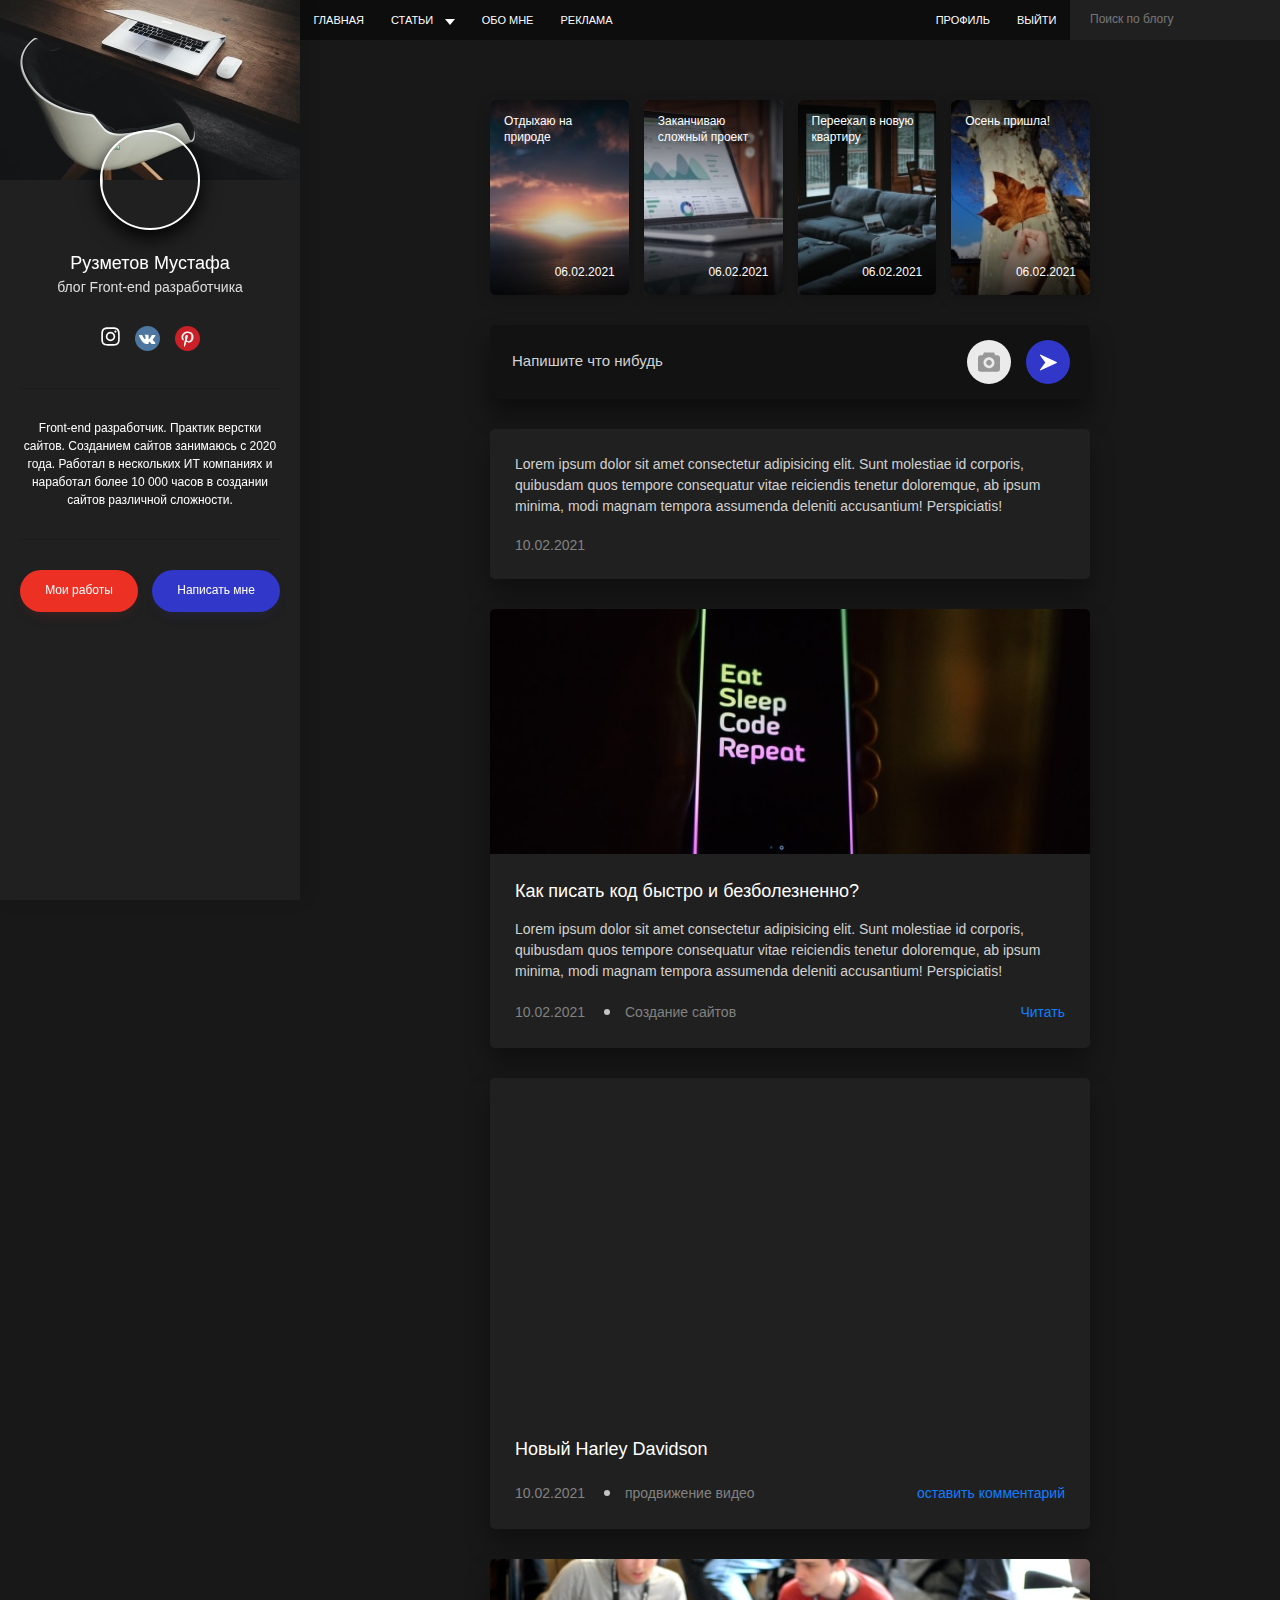
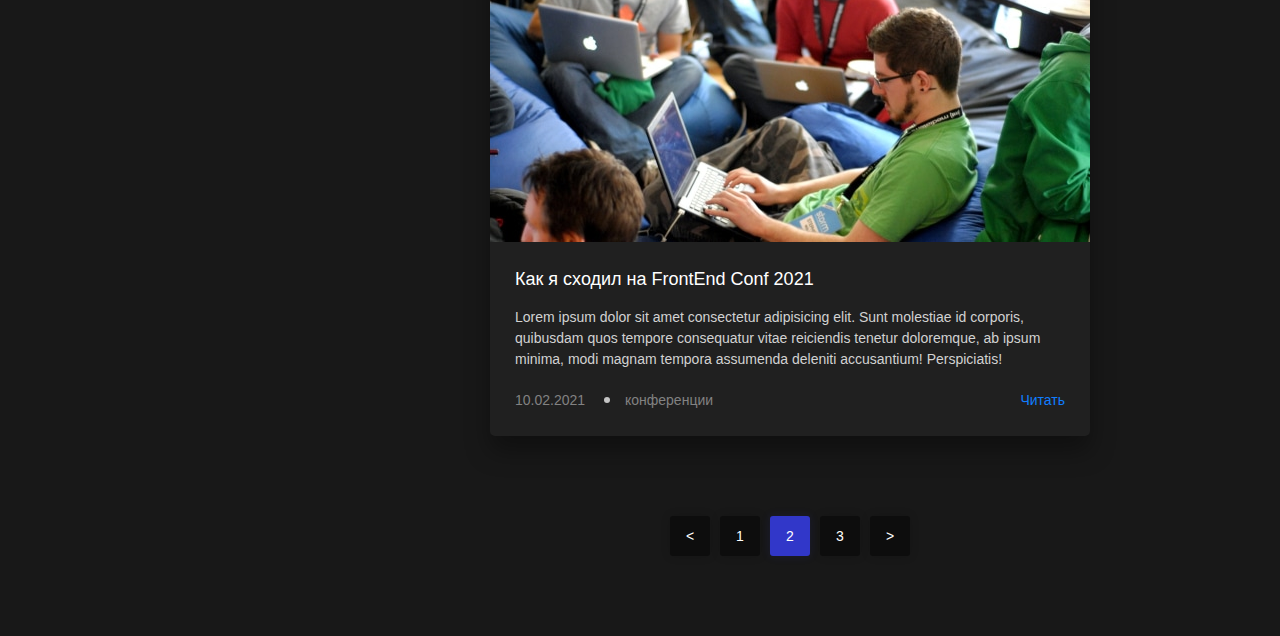
==== index.html @ 2c9bd45d "Multiple-website-page" ====
<!DOCTYPE html>
<html lang="ru">
<head>
    <meta charset="UTF-8">
    <link rel="stylesheet" href="assets/css/style.min.css">
    
    <!-- Useful meta tags -->
    <meta http-equiv="x-ua-compatible" content="ie=edge">
    <meta name="viewport" content="width=device-width, initial-scale=1, shrink-to-fit=no">
    <meta name="robots" content="index, follow">
    <meta name="google" content="notranslate">
    <meta name="format-detection" content="telephone=no">
    <meta name="description" content="">
    
    <title>Home</title>
</head>
<body">

    <div class="page" id="page">
        <!--Header-->
        <header class="header">
            <div class="header__left">
                <nav class="nav">
                    <ul class="nav__list">
                        <li class="nav__item">
                            <a class="nav__link" href="index.html">Главная</a>
                        </li>
                        <li class="nav__item">
                            <a class="nav__link has-subnav" href="#">Статьи</a>
        
                            <ul class="subnav">
                                <li>
                                    <a class="subnav__link" href="#">Создание сайтов</a>
                                </li>
                                <li>
                                    <a class="subnav__link" href="#">Интернет-маркетинг</a>
                                </li>
                                <li>
                                    <a class="subnav__link" href="#">Продвижение видео</a>
                                </li>
                            </ul>
                        </li>
                        <li class="nav__item">
                            <a class="nav__link" href="text.html">Обо мне</a>
                        </li>
                        <li class="nav__item">
                            <a class="nav__link" href="text.html">Реклама</a>
                        </li>
                    </ul>
                </nav>
            </div>
                <button class="burger  active" type="button" id="sidebarToggle">
                    <span>Открыть навигацию</span>
                </button>
            <div class="header__right">
                <nav class="nav">
                    <ul class="nav__list">
                        <li class="nav__item">
                            <a class="nav__link" href="profile.html">Профиль</a>
                        </li>
                        <li class="nav__item">
                            <a class="nav__link" href="#">Выйти</a>
                        </li>
                    </ul>
                </nav>
        
                <form class="search" action="search.html" method="get">
                    <input class="search__input" type="text" placeholder="Поиск по блогу">   
                </form>
            </div>
        </header>
        <!--Sidebar-->
        <aside class="sidebar" id="sidebar">
            <div class="sidebar__header">
                <img src="assets/images/sidebar-header.jpg" alt="">
            </div>
        
            <div class="sidebar__content">
                <div class="profile">
                <img class="profile__avatar"src="https://placehold.it/100" alt="">
                <div class="profile__header">
                    <div class="profile__name">Рузметов Мустафа</div>       
                    <div class="profile__prof">блог Front-end разработчика</div>
                </div>
                <ul class="social">
                    <li class="social__item">
                        <a class="social__link" href="#"target="_blank">
                            <img src="assets/images/instagram.svg" alt="Рузметов Мустафа instagram">
                        </a>
                    </li>
                    <li class="social__item">
                        <a class="social__link" href="#"target="_blank">
                            <img src="assets/images/vk.svg" alt="Рузметов Мустафа vk">
                        </a>
                    </li>
                    <li class="social__item">
                        <a class="social__link" href="#"target="_blank">
                            <img src="assets/images/pinterest.svg" alt="Рузметов Мустафа pinterest">
                        </a>
                    </li>
                    </ul>     
                    <div class="profile__text">
                        <p>Front-end разработчик. Практик верстки сайтов. Созданием сайтов занимаюсь с 2020 года. Работал в нескольких ИТ компаниях и наработал более 10 000 часов в создании сайтов различной сложности.
        
                        </p>
                    </div>  
                </div> <!-- /.profile  -->
        
                <nav class="nav  nav--mobile">
                    <ul class="nav__list">
                        <li class="nav__item">
                            <a class="nav__link" href="index.html">Главная</a>
                        </li>
                        <li class="nav__item">
                            <a class="nav__link has-subnav" href="#">Статьи</a>
        
                            <ul class="subnav">
                                <li>
                                    <a class="subnav__link" href="#">Создание сайтов</a>
                                </li>
                                <li>
                                    <a class="subnav__link" href="#">Интернет-маркетинг</a>
                                </li>
                                <li>
                                    <a class="subnav__link" href="#">Продвижение видео</a>
                                </li>
                            </ul>
                        </li>
                        <li class="nav__item">
                            <a class="nav__link" href="text.html">Обо мне</a>
                        </li>
                        <li class="nav__item">
                            <a class="nav__link" href="text.html">Реклама</a>
                        </li>
                        <li class="nav__item">
                            <a class="nav__link" href="profile.html">Профиль</a>
                        </li>
                        <li class="nav__item">
                            <a class="nav__link" href="#">Выйти</a>
                        </li>
                    </ul>
                </nav>
                
            </div> <!-- /.sidebar__content  -->
        
            <div class="sidebar__footer">
                <a class="btn btn--red" href="works.html">Мои работы</a>
                <button class="btn btn--blue" type="button" data-modal="contact-modal">Написать мне</button>
            </div> 
        </aside>

       <!--Main-->
        <main class="main">
            <div class="container">
            <!-- Stories -->
            <div class="stories">
                <div class="stories__item" data-modal="story-modal">
                    <img class="stories__preview" src="assets/images/stories/stories-1.jpg" alt="">
                    <div class="stories__title">Отдыхаю на природе</div>
                    <time class="stories__date" datetime="2021-21-06 13:09">06.02.2021</time>
                </div>
            
                <div class="stories__item">
                    <img class="stories__preview" src="assets/images/stories/stories-2.jpg" alt="">
                    <div class="stories__title">Заканчиваю сложный проект</div>
                    <time class="stories__date" datetime="2021-21-06 13:09">06.02.2021</time>
                </div>
            
                <div class="stories__item">
                    <img class="stories__preview" src="assets/images/stories/stories-3.jpg" alt="">
                    <div class="stories__title">Переехал в новую квартиру</div>
                    <time class="stories__date" datetime="2021-21-06 13:09">06.02.2021</time>
                </div>
            
                <div class="stories__item">
                    <img class="stories__preview" src="assets/images/stories/stories-4.jpg" alt="">
                    <div class="stories__title">Осень пришла!</div>
                    <time class="stories__date" datetime="2021-21-06 13:09">06.02.2021</time>
                </div>
            </div> <!--/.Stories-->
            
            <!-- Add Post -->
            <div class="add-post">
                <form class="add-post__form" action="/" method="POST">
                    <textarea class="add-post__textarea" name="post-text" placeholder="Напишите что нибудь" data-autoresize></textarea>
                    <div class="add-post__form-actions">
                        <label class="add-post__file" for="add-post-file">
                            <input type="file" id="add-post-file">
                        </label>
                        <button class="add-post__send" type="submit">
                            Отправить
                        </button>
                    </div>
                </form>
            </div>
            
            <div class="post">
                <div class="post__content">
                    <p class="post__description">Lorem ipsum dolor sit amet consectetur adipisicing elit. Sunt molestiae id corporis, quibusdam quos tempore consequatur vitae reiciendis tenetur doloremque, ab ipsum minima, modi magnam tempora assumenda deleniti accusantium! Perspiciatis!</p>
                </div>
                <div class="post__footer">
                    <ul class="post__data">
                        <li class="post__data-item" >
                            <time datetime="2021-10-02 22:18">10.02.2021</time>         
                        </li>
                    </ul>
            
                </div>
            </div><!-- /.post  -->
            
            
            <article class="post">
                <div class="post__header post__header--preview">
                    <a href="post.html">
                        <img class="post__preview" src="assets/images/post-2.jpg" alt="Как писать код быстро и безболезненно?">
                    </a>    
                </div>
            
                <div class="post__content">
                    <h2 class="post__title">
                        <a href="post.html">Как писать код быстро и безболезненно?</a>
                    </h2>
                    <p class="post__description">Lorem ipsum dolor sit amet consectetur adipisicing elit. Sunt molestiae id corporis, quibusdam quos tempore consequatur vitae reiciendis tenetur doloremque, ab ipsum minima, modi magnam tempora assumenda deleniti accusantium! Perspiciatis!</p>
                </div>
                <div class="post__footer">
                    <ul class="post__data">
                        <li class="post__data-item" >
                            <time datetime="2021-10-02 22:18">10.02.2021</time>         
                        </li>
                        <li class="post__data-item">
                            <a href="#">Создание сайтов</a>
                        </li>
                    </ul>
                    <a class="post__read" href="post.html">Читать</a>
                </div>
            </article><!-- /.post  --> 
            
            <article class="post">
                <div class="post__header">
                    <div class="embed">
                        <iframe src="https://www.youtube.com/embed/7CQVGlbY8H0" frameborder="0" allow="accelerometer; autoplay; clipboard-write; encrypted-media; gyroscope; picture-in-picture" allowfullscreen></iframe>
                    </div>
                </div>
            
                <div class="post__content">
                    <h2 class="post__title">
                        <a href="post.html">Новый Harley Davidson</a>
                    </h2>
                    
                </div>
                <div class="post__footer">
                    <ul class="post__data">
                        <li class="post__data-item" >
                            <time datetime="2021-10-02 22:18">10.02.2021</time>         
                        </li>
                        <li class="post__data-item">
                            <a href="#">продвижение видео</a>
                        </li>
                    </ul>
                    <a class="post__read" href="post.html">оставить комментарий</a>
                </div>
            </article><!-- /.post  --> 
            
            <article class="post">
                <div class="post__header post__header--preview">
                    <a href="post.html">
                        <img class="post__preview" src="assets/images/post-3.jpg" alt="Как писать код быстро и безболезненно?">
                    </a>    
                </div>
            
                <div class="post__content">
                    <h2 class="post__title">
                        <a href="post.html">Как я сходил на FrontEnd Conf 2021</a>
                    </h2>
                    <p class="post__description">Lorem ipsum dolor sit amet consectetur adipisicing elit. Sunt molestiae id corporis, quibusdam quos tempore consequatur vitae reiciendis tenetur doloremque, ab ipsum minima, modi magnam tempora assumenda deleniti accusantium! Perspiciatis!</p>
                </div>
                <div class="post__footer">
                    <ul class="post__data">
                        <li class="post__data-item" >
                            <time datetime="2021-10-02 22:18">10.02.2021</time>         
                        </li>
                        <li class="post__data-item">
                            <a href="#">конференции</a>
                        </li>
                    </ul>
                    <a class="post__read" href="post.html">Читать</a>
                </div>
            </article><!-- /.post  --> 
            
            <!-- pagination -->
            <ul class="pagination">
                <li class="pagination__item">
                    <a class="pagination__link" href="#">&lt;</a>
                </li>
                <li class="pagination__item">
                    <a class="pagination__link" href="#">1</a>
                </li>
                <li class="pagination__item">
                    <a class="pagination__link active" href="#">2</a>
                </li>
                <li class="pagination__item">
                    <a class="pagination__link" href="#">3</a>
                </li>
                <li class="pagination__item">
                    <a class="pagination__link" href="#">&gt;</a>
                </li>
            </ul>
            
        </div>
        </main>
    </div>
   
        <div class="modal" id="story-modal" >
            <div class="modal__content  modal__content--story">
                <video class__video src="" poster="https://placehold.it/420x580"></video>
            </div>
        </div>        <div class="modal" id="contact-modal">
            <div class="modal__content modal__content--contact">
                <button class="modal__close" type="button">
                    <img src="assets/images/close.svg" alt="Закрыть">
                </button>
        
                <form class="form" action="/" method="POST">
                    <div class="form__group form__group--md">
                        <input class="form__control" type="text" placeholder="Ваше имя">
                        <span class="form__line"></span>
                    </div>
                
                    <div class="form__group form__group--md">
                        <input class="form__control" type="email" placeholder="Ваш e-mail">
                        <span class="form__line"></span>
                    </div>
                
                    <div class="form__group form__group--md">
                        <textarea class="form__control  form__control--textarea" placeholder="Текст сообщения"></textarea>
                        <span class="form__line"></span>
                    </div>
        
                    <div class="form__footer">
                        <div class="form__group form__group--md">
                            <button class="btn  btn--blue  btn--rounded  btn--sm" type="submit">Отправить</button>
                        </div>
                    </div>
                </form>
                <ul class="modal__footer"> <li> e-mail: <a href="mailto:mustafa_r@mail.ru">mustafa_r@mail.ru</a></li> <li> тел:<a href="tel:+998972112157">+99897-211-21-57</a></ul></li>
            </div> <!-- /.modal__content-->
        </div> <!-- /.modal -->        <div class="modal">
            <div class="modal__content">
                <button class="modal__close" type="button">
                    <img src="assets/images/close.svg" alt="Закрыть">
                </button>
        
                <ul class="social">
                    <li class="social__item">
                        <a class="social__link" href="#">
                            <img src="assets/images/share/facebook.svg" alt="">
                        </a>
                    </li>
        
                    <li class="social__item">
                        <a class="social__link" href="#">
                            <img src="assets/images/share/twitter.svg" alt="">
                        </a>
                    </li>
                    
                    <li class="social__item">
                        <a class="social__link" href="#">
                            <img src="assets/images/share/vk.svg" alt="">
                        </a>
                    </li>
                    <li class="social__item">
                        <a class="social__link" href="#">
                            <img src="assets/images/share/copy.svg" alt="">
                        </a>
                    </li>
                  
                </ul>     
            </div> <!-- /.modal__content-->
        </div> <!-- /.modal -->
    <!--JS-->
    <script src="assets/js/app.js"></script>
</body>
</html>
---- assets/css/style.min.css ----
/* http://meyerweb.com/eric/tools/css/reset/
   v2.0-modified | 20110126
   License: none (public domain)
*/
html, body, div, span, applet, object, iframe,
h1, h2, h3, h4, h5, h6, p, blockquote, pre,
a, abbr, acronym, address, big, cite, code,
del, dfn, em, img, ins, kbd, q, s, samp,
small, strike, strong, sub, sup, tt, var,
b, u, i, center,
dl, dt, dd, ol, ul, li,
fieldset, form, label, legend,
table, caption, tbody, tfoot, thead, tr, th, td,
article, aside, canvas, details, embed,
figure, figcaption, footer, header, hgroup,
menu, nav, output, ruby, section, summary,
time, mark, audio, video {
  margin: 0;
  padding: 0;
  border: 0;
  font-size: 100%;
  font: inherit;
  vertical-align: baseline; }

/* make sure to set some focus styles for accessibility */
:focus {
  outline: 0; }

/* HTML5 display-role reset for older browsers */
article, aside, details, figcaption, figure,
footer, header, hgroup, menu, nav, section {
  display: block; }

body {
  line-height: 1; }

ol, ul {
  list-style: none; }

blockquote, q {
  quotes: none; }

blockquote:before, blockquote:after,
q:before, q:after {
  content: '';
  content: none; }

table {
  border-collapse: collapse;
  border-spacing: 0; }

input[type=search]::-webkit-search-cancel-button,
input[type=search]::-webkit-search-decoration,
input[type=search]::-webkit-search-results-button,
input[type=search]::-webkit-search-results-decoration {
  -webkit-appearance: none;
  -moz-appearance: none; }

input[type=search] {
  -webkit-appearance: none;
  -moz-appearance: none;
  -webkit-box-sizing: content-box;
  -moz-box-sizing: content-box;
  box-sizing: content-box; }

textarea {
  overflow: auto;
  vertical-align: top;
  resize: vertical; }

/**
 * Correct `inline-block` display not defined in IE 6/7/8/9 and Firefox 3.
 */
audio,
canvas,
video {
  display: inline-block;
  *display: inline;
  *zoom: 1;
  max-width: 100%; }

/**
 * Prevent modern browsers from displaying `audio` without controls.
 * Remove excess height in iOS 5 devices.
 */
audio:not([controls]) {
  display: none;
  height: 0; }

/**
 * Address styling not present in IE 7/8/9, Firefox 3, and Safari 4.
 * Known issue: no IE 6 support.
 */
[hidden] {
  display: none; }

/**
 * 1. Correct text resizing oddly in IE 6/7 when body `font-size` is set using
 *    `em` units.
 * 2. Prevent iOS text size adjust after orientation change, without disabling
 *    user zoom.
 */
html {
  font-size: 100%;
  /* 1 */
  -webkit-text-size-adjust: 100%;
  /* 2 */
  -ms-text-size-adjust: 100%;
  /* 2 */ }

/**
 * Address `outline` inconsistency between Chrome and other browsers.
 */
a:focus {
  outline: thin dotted; }

/**
 * Improve readability when focused and also mouse hovered in all browsers.
 */
a:active,
a:hover {
  outline: 0; }

/**
 * 1. Remove border when inside `a` element in IE 6/7/8/9 and Firefox 3.
 * 2. Improve image quality when scaled in IE 7.
 */
img {
  border: 0;
  /* 1 */
  -ms-interpolation-mode: bicubic;
  /* 2 */ }

/**
 * Address margin not present in IE 6/7/8/9, Safari 5, and Opera 11.
 */
figure {
  margin: 0; }

/**
 * Correct margin displayed oddly in IE 6/7.
 */
form {
  margin: 0; }

/**
 * Define consistent border, margin, and padding.
 */
fieldset {
  border: 1px solid #c0c0c0;
  margin: 0 2px;
  padding: 0.35em 0.625em 0.75em; }

/**
 * 1. Correct color not being inherited in IE 6/7/8/9.
 * 2. Correct text not wrapping in Firefox 3.
 * 3. Correct alignment displayed oddly in IE 6/7.
 */
legend {
  border: 0;
  /* 1 */
  padding: 0;
  white-space: normal;
  /* 2 */
  *margin-left: -7px;
  /* 3 */ }

/**
 * 1. Correct font size not being inherited in all browsers.
 * 2. Address margins set differently in IE 6/7, Firefox 3+, Safari 5,
 *    and Chrome.
 * 3. Improve appearance and consistency in all browsers.
 */
button,
input,
select,
textarea {
  font-size: 100%;
  /* 1 */
  margin: 0;
  /* 2 */
  vertical-align: baseline;
  /* 3 */
  *vertical-align: middle;
  /* 3 */ }

/**
 * Address Firefox 3+ setting `line-height` on `input` using `!important` in
 * the UA stylesheet.
 */
button,
input {
  line-height: normal; }

/**
 * Address inconsistent `text-transform` inheritance for `button` and `select`.
 * All other form control elements do not inherit `text-transform` values.
 * Correct `button` style inheritance in Chrome, Safari 5+, and IE 6+.
 * Correct `select` style inheritance in Firefox 4+ and Opera.
 */
button,
select {
  text-transform: none; }

/**
 * 1. Avoid the WebKit bug in Android 4.0.* where (2) destroys native `audio`
 *    and `video` controls.
 * 2. Correct inability to style clickable `input` types in iOS.
 * 3. Improve usability and consistency of cursor style between image-type
 *    `input` and others.
 * 4. Remove inner spacing in IE 7 without affecting normal text inputs.
 *    Known issue: inner spacing remains in IE 6.
 */
button,
html input[type="button"],
input[type="reset"],
input[type="submit"] {
  -webkit-appearance: button;
  /* 2 */
  cursor: pointer;
  /* 3 */
  *overflow: visible;
  /* 4 */ }

/**
 * Re-set default cursor for disabled elements.
 */
button[disabled],
html input[disabled] {
  cursor: default; }

/**
 * 1. Address box sizing set to content-box in IE 8/9.
 * 2. Remove excess padding in IE 8/9.
 * 3. Remove excess padding in IE 7.
 *    Known issue: excess padding remains in IE 6.
 */
input[type="checkbox"],
input[type="radio"] {
  box-sizing: border-box;
  /* 1 */
  padding: 0;
  /* 2 */
  *height: 13px;
  /* 3 */
  *width: 13px;
  /* 3 */ }

/**
 * 1. Address `appearance` set to `searchfield` in Safari 5 and Chrome.
 * 2. Address `box-sizing` set to `border-box` in Safari 5 and Chrome
 *    (include `-moz` to future-proof).
 */
input[type="search"] {
  -webkit-appearance: textfield;
  /* 1 */
  -moz-box-sizing: content-box;
  -webkit-box-sizing: content-box;
  /* 2 */
  box-sizing: content-box; }

/**
 * Remove inner padding and search cancel button in Safari 5 and Chrome
 * on OS X.
 */
input[type="search"]::-webkit-search-cancel-button,
input[type="search"]::-webkit-search-decoration {
  -webkit-appearance: none; }

/**
 * Remove inner padding and border in Firefox 3+.
 */
button::-moz-focus-inner,
input::-moz-focus-inner {
  border: 0;
  padding: 0; }

/**
 * 1. Remove default vertical scrollbar in IE 6/7/8/9.
 * 2. Improve readability and alignment in all browsers.
 */
textarea {
  overflow: auto;
  /* 1 */
  vertical-align: top;
  /* 2 */ }

/**
 * Remove most spacing between table cells.
 */
table {
  border-collapse: collapse;
  border-spacing: 0; }

html,
button,
input,
select,
textarea {
  color: #222; }

::-moz-selection {
  background: #b3d4fc;
  text-shadow: none; }

::selection {
  background: #b3d4fc;
  text-shadow: none; }

img {
  vertical-align: middle; }

fieldset {
  border: 0;
  margin: 0;
  padding: 0; }

textarea {
  resize: vertical; }

.chromeframe {
  margin: 0.2em 0;
  background: #ccc;
  color: #000;
  padding: 0.2em 0; }

html {
  font-size: 62.5%; }

body {
  background-color: #181818;
  font-family: -apple-system, BlinkMacSystemFont, 'Segoe UI', Roboto, Oxygen, Ubuntu, Cantarell, 'Open Sans', 'Helvetica Neue', sans-serif;
  font-size: 1.4rem;
  line-height: 1.5;
  color: #fff; }
  body.no-scroll {
    overflow: hidden; }
  @media screen and (max-width: 991px) {
    body.show-sidebar {
      overflow: hidden; } }

*,
*:before,
*:after {
  box-sizing: border-box; }

a {
  text-decoration: none; }
  a:hover {
    text-decoration: underline; }

/* Blocks */
.page {
  display: flex;
  flex-direction: column;
  justify-content: center;
  min-height: 100vh;
  overflow: hidden; }
  @media screen and (max-width: 991px) {
    .show-sidebar .page {
      position: relative; }
      .show-sidebar .page:after {
        content: ""; } }

.page__title {
  margin-bottom: 3rem;
  font-size: 2.1rem;
  color: #fff; }
  .page__title--center {
    text-align: center; }

@media screen and (max-width: 991px) {
  .page__mask {
    display: block;
    width: 100%;
    height: 100%;
    background-color: rgba(0, 0, 0, 0.9);
    position: absolute;
    top: 0;
    left: 0;
    z-index: 100; } }

.header {
  display: flex;
  width: calc(100% - 300px);
  background-color: #0d0d0d;
  box-shadow: o 5px 22px rgba(0, 0, 0, 0.25);
  position: fixed;
  top: 0;
  right: 0;
  z-index: 1000; }
  @media screen and (max-width: 991px) {
    .header {
      width: 100%; } }

.header__left {
  width: 60%; }
  @media screen and (max-width: 991px) {
    .header__left {
      width: 40%; } }

.header__right {
  width: 40%;
  display: flex;
  justify-content: flex-end; }
  @media screen and (max-width: 991px) {
    .header__right {
      width: 60%; } }

.burger {
  display: none;
  width: 3rem;
  height: 2rem;
  padding: 0;
  background: none;
  border: none;
  font-size: 0;
  color: transparent;
  position: absolute;
  top: 50%;
  left: 1.5rem;
  transform: translateY(-50%); }
  .burger:before, .burger:after,
  .burger span {
    display: block;
    width: 100%;
    height: 2px;
    background-color: #fff;
    position: absolute;
    left: 0; }
  .burger:before, .burger:after {
    content: ""; }
  .burger:before {
    top: 0; }
  .burger:after {
    bottom: 0; }
  .burger span {
    top: 50%;
    transform: translateY(-50%);
    transition: opacity .2s linear; }
  .show-sidebar .burger span {
    opacity: 0; }
  .show-sidebar .burger:before, .show-sidebar .burger:after {
    top: 50%; }
  .show-sidebar .burger:before {
    transform: rotate(45deg); }
  .show-sidebar .burger:after {
    transform: rotate(-45deg); }
  @media screen and (max-width: 991px) {
    .burger {
      display: block; } }

.nav--mobile {
  display: none;
  margin: 3rem 0; }

@media screen and (max-width: 991px) {
  .nav {
    display: none; }
    .nav--mobile {
      display: block; } }

.nav__list {
  display: flex; }
  @media screen and (max-width: 991px) {
    .nav__list {
      flex-direction: column; } }

.nav__item {
  position: relative; }
  .nav__item:hover .nav__link {
    background-color: #3137C9;
    text-decoration: none; }
  .nav__item:hover > .subnav {
    display: block; }
  @media screen and (max-width: 991px) {
    .nav__item:hover .nav__link {
      background: none; } }

.nav__link {
  display: block;
  padding: 1.35rem;
  font-size: 1.1rem;
  line-height: 1.2;
  text-transform: uppercase;
  color: #fff;
  text-decoration: none;
  transition: background-color .2s linear; }
  .nav__link.has-subnav {
    position: relative;
    padding-right: 3.5rem; }
    .nav__link.has-subnav:after {
      content: "";
      display: block;
      margin-top: 2px;
      border-style: solid;
      border-width: 6px 5px 0 5px;
      border-color: #fff transparent transparent transparent;
      position: absolute;
      top: 50%;
      right: 1.35rem;
      transform: translateY(-50%); }
  @media screen and (max-width: 991px) {
    .nav__link {
      padding-left: 0;
      padding-right: 0;
      font-size: 1.6rem; } }

.subnav {
  display: none;
  width: 16.5rem;
  padding: .5rem;
  background-color: #3137C9;
  border-radius: 0 0 5px 5px;
  box-shadow: 0 6px 8px rgba(0, 0, 0, 0.2);
  position: absolute;
  top: 100%;
  left: 0; }
  @media screen and (max-width: 991px) {
    .subnav {
      position: static;
      width: 100%;
      padding-left: 1rem;
      background-color: transparent;
      box-shadow: none; } }

.subnav__link {
  display: block;
  padding: .45rem 1.2rem;
  font-size: 1.2rem;
  color: #fff;
  text-decoration: none;
  transition: background-color .2s ease-in-out; }
  .subnav__link:hover {
    background-color: #2c31b4;
    text-decoration: none; }
  @media screen and (max-width: 991px) {
    .subnav__link {
      position: static;
      padding-left: 0;
      padding-right: 0;
      font-size: 1.5rem; }
      .subnav__link:hover {
        background: none; } }

.search {
  width: 100%;
  max-width: 21rem;
  background-color: #202020; }

.search__input {
  display: block;
  width: 100%;
  padding: 1.2rem 2rem;
  background: transparent;
  border: none;
  font-family: inherit;
  font-size: 1.2rem;
  color: #fff; }
  .search__input::placeholder {
    color: rgba(255, 255, 255, 0.4); }
  @media screen and (max-width: tablet-bp) {
    .search__input {
      height: 4rem;
      padding-top: .9rem;
      padding-bottom: .9rem;
      font-size: 1.6rem; } }

.sidebar {
  width: 300px;
  height: 100vh;
  background-color: #202020;
  box-shadow: 5px 0 15px rgba(5, 5, 5, 0.1);
  position: fixed;
  top: 0;
  left: 0;
  z-index: 1000; }
  @media screen and (max-width: 991px) {
    .sidebar {
      display: flex;
      flex-direction: column;
      height: calc(100vh - 4rem);
      padding-bottom: 1.5rem;
      overflow: auto;
      top: 4rem;
      transform: translateX(-100%);
      transition: tranform .2s linear; }
      .show-sidebar .sidebar {
        transform: translateX(0); } }

.sidebar__header {
  height: 18rem;
  background-color: #121212; }
  .sidebar__header img {
    display: block;
    width: 100%;
    height: 100%;
    object-fit: cover; }
  @media screen and (max-width: 991px) {
    .sidebar__header {
      height: 10rem; } }

.sidebar__content {
  padding: 0 2rem; }
  @media screen and (max-width: 991px) {
    .sidebar__content {
      flex-grow: 1; } }

.sidebar__footer {
  display: flex;
  justify-content: space-between;
  padding: 0 2rem; }

.main {
  padding: 10rem 0 8rem 300px; }
  @media screen and (max-width: 991px) {
    .main {
      padding: 7rem 0 5rem; } }

.container {
  max-width: 70rem;
  margin: 0 auto;
  padding-left: 5rem;
  padding-right: 5rem; }
  @media screen and (max-width: 575px) {
    .container {
      padding-left: 1.5rem;
      padding-right: 1.5rem; } }

.profile {
  margin-top: -5rem; }
  @media screen and (max-width: 991px) {
    .profile {
      margin-top: -1rem;
      position: relative;
      border-bottom: 1px solid #1c1c1c; } }

.profile__avatar {
  display: block;
  width: 10rem;
  height: 10rem;
  margin: 0 auto 2rem;
  position: relative;
  border: 2px solid #fff;
  box-shadow: 0 7px 20px black;
  border-radius: 50%; }
  @media screen and (max-width: 991px) {
    .profile__avatar {
      width: 6.5rem;
      height: 6.5rem;
      margin-left: 0;
      position: absolute;
      left: 0; } }

.profile__name {
  font-size: 1.8rem; }
  @media screen and (max-width: 991px) {
    .profile__name {
      font-style: 1.5rem; } }

.profile__header {
  margin-bottom: 2rem;
  text-align: center; }
  @media screen and (max-width: 991px) {
    .profile__header {
      padding-top: 2rem;
      padding-left: 8rem;
      text-align: left; } }

.profile__prof {
  font-size: 1.4rem;
  font-weight: 300;
  color: #DEDEDE; }
  @media screen and (max-width: 991px) {
    .profile__prof {
      font-style: 1.2rem; } }

.profile__text {
  padding: 3rem 0;
  margin: 3rem 0;
  text-align: center;
  font-size: 1.2rem;
  border-top: 1px solid #1c1c1c;
  border-bottom: 1px solid #1c1c1c; }
  @media screen and (max-width: 991px) {
    .profile__text {
      display: none; } }

.social {
  display: flex;
  justify-content: center; }
  @media screen and (max-width: 991px) {
    .social {
      display: none; } }

.social__item {
  margin: 0.75rem; }

.btn {
  display: inline-block;
  vertical-align: top;
  padding: 1.2em 2.1em;
  background: #121212;
  border: none;
  cursor: pointer;
  border-radius: 3em;
  font-family: inherit;
  font-size: 1.2rem;
  line-height: 1.1;
  font-weight: 500;
  color: #fff;
  text-decoration: none;
  transition: background-color .2s linear; }
  .btn:hover {
    text-decoration: none; }
  .btn--red {
    background-color: #ED3024;
    box-shadow: 0 7px 17px -10px rgba(237, 48, 36, 0.3); }
    .btn--red:hover, .btn--red:focus {
      background-color: #e51f13; }
  .btn--blue {
    background-color: #3137C9;
    box-shadow: 0 7px 17px -10px rgba(49, 55, 201, 0.3); }
    .btn--blue:hover {
      background-color: #2c31b4; }
  .btn--rounded {
    border-radius: 0.41em; }
  .btn--sm {
    padding: 0.66em 1.25em; }

.stories {
  display: grid;
  grid-template-columns: 1fr 1fr 1fr 1fr;
  grid-column-gap: 15px;
  grid-template-rows: 195px;
  margin-bottom: 3rem; }
  @media screen and (max-width: 575px) {
    .stories {
      grid-template-columns: 140px 140px 140px 140px;
      overflow: auto; } }

.stories__item {
  overflow: hidden;
  position: relative;
  border-radius: 5px;
  box-shadow: 0 5px 15px rgba(0, 0, 0, 0.2);
  cursor: pointer; }
  .stories__item:after {
    content: "";
    display: block;
    width: 100%;
    height: 100%;
    background-image: linear-gradient(to bottom, rgba(0, 0, 0, 0.8), rgba(0, 0, 0, 0) 50%, rgba(0, 0, 0, 0.8));
    position: absolute;
    top: 0;
    left: 0;
    z-index: 2; }
  .stories__item:hover .stories__preview {
    transform: scale(1.3);
    transition-duration: 5s; }

.stories__preview {
  display: block;
  width: 100%;
  height: 100%;
  object-fit: cover;
  position: absolute;
  top: 0;
  left: 0;
  z-index: 1;
  transform: scale(1.05);
  transition: transform 1s ease-in-out; }

.stories__title,
.stories__date {
  width: 100%;
  padding: 1.4rem;
  font-size: 1.2rem;
  line-height: 1.3;
  color: #fff;
  position: absolute;
  left: 0;
  z-index: 3; }

.stories__title {
  top: 0; }

.stories__date {
  bottom: 0;
  text-align: right; }

.add-post {
  padding: 1.5rem 2rem;
  margin-bottom: 3rem;
  background-color: #121212;
  box-shadow: 0 15px 25px rgba(0, 0, 0, 0.45);
  border-radius: 5px; }
  @media screen and (max-width: 575px) {
    .add-post {
      padding: 1.5rem; } }

.add-post__form {
  display: flex;
  align-items: flex-end; }

.add-post__textarea {
  display: block;
  flex-grow: 1;
  height: 34px;
  overflow: hidden;
  border: none;
  background: transparent;
  resize: none;
  font-size: 1.5rem;
  color: #fff;
  font-family: inherit; }
  .add-post__textarea::placeholder {
    color: #D2D2D2; }

.add-post__form-actions {
  width: 12rem;
  flex-shrink: 0;
  display: flex;
  justify-content: flex-end; }
  @media screen and (max-width: 575px) {
    .add-post__form-actions {
      width: 9rem; } }

.add-post__file,
.add-post__send {
  display: block;
  width: 4.4rem;
  height: 4.4rem;
  border: none;
  border-radius: 50%;
  cursor: pointer;
  transition: background-color .2s linear; }
  @media screen and (max-width: 575px) {
    .add-post__file,
    .add-post__send {
      width: 3.4rem;
      height: 3.4rem; } }

.add-post__file {
  background: #EBEBEB url("../images/add-photo.svg") center no-repeat; }
  .add-post__file input {
    display: none; }
  .add-post__file:hover {
    background-color: #dedede; }
    @media screen and (max-width: 575px) {
      .add-post__file:hover {
        background-size: 18px; } }

.add-post__send {
  margin-left: 1.5rem;
  font-size: 0;
  color: transparent;
  background: #3137C9 url("../images/send.svg") center no-repeat;
  background-color: #3137C9; }
  .add-post__send:hover {
    background-color: #2c31b4; }
  @media screen and (max-width: 575px) {
    .add-post__send {
      background-size: 15px; } }

.post {
  margin-bottom: 3rem;
  padding: 2.5rem;
  overflow: hidden;
  background-color: #202020;
  box-shadow: 0 15px 25px rgba(0, 0, 0, 0.35);
  border-radius: 5px; }
  @media screen and (max-width: 575px) {
    .post {
      padding: 1.5rem; } }

.post__header {
  margin: 0 0 2.5rem; }
  .post__header--preview {
    margin: -2.5rem -2.5rem 2.5rem; }

.post__preview {
  display: block;
  max-width: 100%;
  height: auto; }

.post__content {
  margin-bottom: 2rem; }

.post__title {
  margin-bottom: 1.5rem;
  font-size: 1.8rem;
  line-height: 1.4;
  color: #fff;
  font-weight: 500; }
  .post__title a {
    color: inherit;
    text-decoration: none; }
    .post__title a:hover {
      text-decoration: underline; }
  .post__title--open {
    margin-bottom: 0.75rem; }

.post__subtitle {
  margin-top: 3rem;
  margin-bottom: 2rem;
  font-size: 1.6rem;
  color: #fff;
  font-weight: 500; }

.post__description {
  font-size: 1.4rem;
  color: #D2D2D2; }

.post__text {
  padding-bottom: 1rem;
  font-size: 1.4rem;
  color: #fff;
  border-bottom: 1px solid #1c1c1c; }
  .post__text h2, .post__text h3, .post__text h4, .post__text h5, .post__text h6 {
    margin-bottom: 2rem;
    font-weight: 700; }
  .post__text h2 {
    font-size: 1.5em; }
  .post__text h3 {
    font-size: 1.25em; }
  .post__text h4 {
    font-size: 1.15em; }
  .post__text h5, .post__text h6 {
    font-size: 1em; }
  .post__text ul, .post__text ol {
    margin-bottom: 2rem; }
  .post__text ol {
    list-style: decimal;
    list-style-position: inside; }
  .post__text p {
    margin-bottom: 2rem; }
  .post__text a {
    color: #3137C9; }
  .post__text table {
    margin-bottom: 2rem;
    width: 100%; }
  .post__text img {
    display: block;
    max-width: 100%;
    height: auto; }

.post__footer {
  display: flex;
  justify-content: space-between;
  align-items: center; }
  @media screen and (max-width: 575px) {
    .post__footer {
      flex-direction: column;
      align-items: flex-start; } }

.post__data {
  display: flex;
  color: #828282;
  line-height: 1.2; }
  .post__data a {
    color: inherit;
    text-decoration: none; }
  @media screen and (max-width: 575px) {
    .post__data {
      margin-bottom: 1rem;
      font-size: 1.2rem; } }

.post__data-item:not(:last-child):after {
  content: "";
  display: inline-block;
  width: 6px;
  height: 6px;
  margin: 0 1.5rem;
  position: relative;
  top: -2px;
  border-radius: 50%;
  background-color: #C4c4c4; }

.post__read {
  font-size: 1.4rem;
  color: #107EFF; }

.post__actions {
  display: flex;
  justify-content: space-between;
  margin-bottom: 1.5rem;
  font-size: 1.3rem;
  color: #fff; }
  .post__actions a {
    color: inherit;
    text-decoration: none;
    opacity: 0.6; }
    .post__actions a:hover {
      opacity: 1;
      transition: opavity .2s linear; }

.post__actions-icon {
  margin-left: 0.5rem; }

.embed, .fr-video {
  display: block;
  position: relative;
  overflow: hidden; }
  .embed::before, .fr-video::before {
    content: "";
    display: block;
    padding-top: 56.25%; }
  .embed iframe, .embed video, .embed object, .embed .embed, .fr-video iframe, .fr-video video, .fr-video object, .fr-video .embed {
    width: 100%;
    height: 100%;
    position: absolute;
    top: 0;
    left: 0;
    z-index: 1; }

.pagination {
  display: flex;
  justify-content: center;
  margin-top: 8rem; }
  @media screen and (max-width: 991px) {
    .pagination {
      margin-top: 5rem; } }

.pagination__item {
  margin: 0 .5rem; }

.pagination__link {
  display: block;
  width: 4rem;
  height: 4rem;
  background-color: #0D0D0D;
  border-radius: 3px;
  box-shadow: 0 0 10px rgba(0, 0, 0, 0.15);
  font-size: 1.4rem;
  line-height: 4rem;
  color: #fff;
  text-align: center;
  text-decoration: none;
  transition: background-color .2s linear; }
  .pagination__link:hover {
    background-color: #121212; }
  .pagination__link.active {
    background-color: #3137C9;
    box-shadow: 0 0 10px rgba(49, 55, 201, 0.15); }

.related {
  padding-bottom: .5rem;
  border-bottom: 1px solid #1c1c1c; }

.related__list {
  display: flex;
  flex-wrap: wrap; }
  @media screen and (max-width: 575px) {
    .related__list {
      flex-direction: column; } }

.related__list-item {
  width: 50%;
  margin-bottom: 2.5rem; }
  @media screen and (max-width: 575px) {
    .related__list-item {
      width: 100%; } }

.related__list-title {
  font-size: 1.4rem;
  color: #f3EBA2;
  font-weight: 500;
  text-overflow: ellipsis;
  overflow: hidden;
  white-space: nowrap; }
  .related__list-title a {
    color: inherit; }

.related__list-date {
  font-size: 1.2rem;
  color: #828282; }

.comments {
  margin-top: 5rem; }

.comments__item {
  margin-bottom: 3rem; }
  .comments__item > .comments {
    padding-left: 3rem;
    margin-top: 3rem; }
    @media screen and (max-width: 575px) {
      .comments__item > .comments {
        padding-left: 1.5rem; } }

.comments__header {
  display: flex;
  margin-bottom: 1.5rem; }

.comments__avatar {
  width: 3rem;
  height: 3rem;
  border-radius: 50%; }

.comments__author {
  flex-grow: 1;
  padding-left: 1.5rem;
  font-weight: 1.2rem;
  line-height: 1.4; }

.comments__name {
  color: #fff;
  font-weight: 500; }

.comments__pubdate {
  color: #757575; }

.comments__text {
  margin-bottom: 1rem;
  font-size: 1.2rem;
  line-height: 1.3;
  color: #fff; }

.comments__reply {
  padding: 0;
  background: none;
  border: none;
  cursor: pointer;
  font-family: inherit;
  font-size: 1.2rem;
  line-height: 1.1rem;
  color: #3137C9; }
  .comments__reply:hover {
    text-decoration: underline; }

.form--auth {
  max-width: 28rem;
  margin: 0 auto; }

.form__group {
  margin-bottom: 1.5rem;
  position: relative; }
  .form__group--md {
    margin-bottom: 2.5rem; }

.form__control {
  display: block;
  width: 100%;
  padding: .5rem 0 0.75rem;
  background: none;
  border: none;
  border-bottom: 1px solid #3f3F3F;
  border-radius: 0;
  box-shadow: none;
  font-family: inherit;
  font-size: 1.4rem;
  color: #fff; }
  .form__control::placeholder {
    color: rgba(255, 255, 255, 0.2); }
  .form__control:focus + .form__line {
    width: 100%; }
  .form__control--textarea {
    height: 32px;
    overflow: hidden;
    resize: none; }

.form__line {
  width: 0px;
  height: 1px;
  background-color: #3137C9;
  position: absolute;
  left: 0;
  bottom: 0;
  z-index: 1;
  transition: width .2s linear; }

.form__footer--center {
  text-align: center; }

.form__footer-list {
  display: flex;
  justify-content: center;
  font-size: 1.2rem;
  line-height: 1.2; }
  .form__footer-list li {
    margin: 0 .5rem; }
  .form__footer-list a {
    color: #fff; }

.work {
  display: flex;
  margin-bottom: 3rem;
  overflow: hidden;
  background-color: #202020;
  box-shadow: 0 15px 25px rgba(0, 0, 0, 0.35);
  border-radius: 5px; }
  @media screen and (max-width: 575px) {
    .work {
      flex-direction: column; } }

.work__preview {
  width: 31rem; }
  .work__preview img {
    display: block;
    width: 100%;
    height: 100%;
    object-fit: cover; }
  @media screen and (max-width: 575px) {
    .work__preview {
      width: 100%;
      height: 15rem; } }

.work__content {
  display: flex;
  flex-direction: column;
  max-width: 29rem;
  padding: 2.5rem; }
  @media screen and (max-width: 575px) {
    .work__content {
      max-width: none;
      padding-left: 1.5rem; } }

.work__title {
  margin-bottom: 3rem;
  font-size: 2.4rem;
  color: #fff;
  font-weight: 500; }
  .work__title a {
    color: inherit; }
  @media screen and (max-width: 575px) {
    .work__title {
      margin-bottom: 2rem; } }

.work__description {
  margin-bottom: 3rem;
  font-size: 1.6rem;
  line-height: 1.68;
  font-weight: 300;
  color: #D2D2D2; }
  @media screen and (max-width: 575px) {
    .work__description {
      margin-bottom: 2rem;
      font-size: 1.4rem; } }

.work__footer {
  margin-top: auto;
  text-align: right; }
  @media screen and (max-width: 575px) {
    .work__footer {
      text-align: left; } }

.tags {
  display: flex;
  flex-wrap: wrap;
  margin-bottom: 3rem; }

.tags__item {
  margin-right: 1rem;
  margin-bottom: 1rem;
  padding: 0.4rem 0.9rem;
  background-color: #ea8c1e;
  border-radius: 3px;
  font-size: 1.1rem;
  line-height: 1.1rem;
  color: #fff;
  text-align: center; }

.cabinet {
  display: flex; }
  @media screen and (max-width: 575px) {
    .cabinet {
      flex-direction: column; } }

.cabinet__form {
  width: 34rem; }
  @media screen and (max-width: 575px) {
    .cabinet__form {
      order: 2; } }

.cabinet__avatar {
  flex-grow: 1;
  padding-left: 11rem; }
  .cabinet__avatar img {
    display: block;
    margin-bottom: 1.5rem; }
  @media screen and (max-width: 575px) {
    .cabinet__avatar {
      order: 1;
      padding-left: 0;
      margin-bottom: 2rem; } }

.cabinet__file {
  font-size: 1.4rem;
  color: #3137C9;
  text-decoration: underline;
  cursor: pointer; }
  .cabinet__file input {
    display: none; }
  .cabinet__file:hover {
    text-decoration: none; }

.modal {
  display: none;
  flex-direction: column;
  justify-content: center;
  align-items: center;
  width: 100%;
  height: 100%;
  padding: 1rem;
  background-color: rgba(0, 0, 0, 0.8);
  position: fixed;
  top: 0;
  left: 0;
  z-index: 1010; }
  .modal.show {
    display: flex; }

.modal__content {
  width: 100%;
  max-width: 500px;
  padding: 8rem;
  position: relative;
  background-color: #202020;
  border-radius: 5px;
  opacity: 0;
  transform: translateY(-50px);
  transition: transform 200ms ease-in-out, opacity 200ms ease-in-out; }
  @media screen and (max-width: 991px) {
    .modal__content {
      padding: 5rem 3rem 3rem; } }
  .modal__content--contact {
    padding-bottom: 2.5rem; }
  .modal__content--story {
    padding: 0;
    background: none; }

.modal__close {
  padding: 0;
  background: none;
  border: none;
  cursor: pointer;
  opacity: .5;
  position: absolute;
  top: 2rem;
  right: 2px;
  right: 2rem;
  transition: transform .2s linear, opacity .2s linear; }
  .modal__close:hover {
    transform: rotate(90deg);
    opacity: 1; }

.modal__footer {
  display: flex;
  justify-content: center;
  font-size: 1.2rem;
  color: #b2b2b2;
  margin-bottom: 4rem; }
  .modal__footer li {
    margin: 0 .5rem; }
  .modal__footer a {
    color: inherit;
    text-decoration: underline; }
    .modal__footer a:hover {
      text-decoration: none; }

.modal__video {
  display: block;
  margin: 0 auto; }
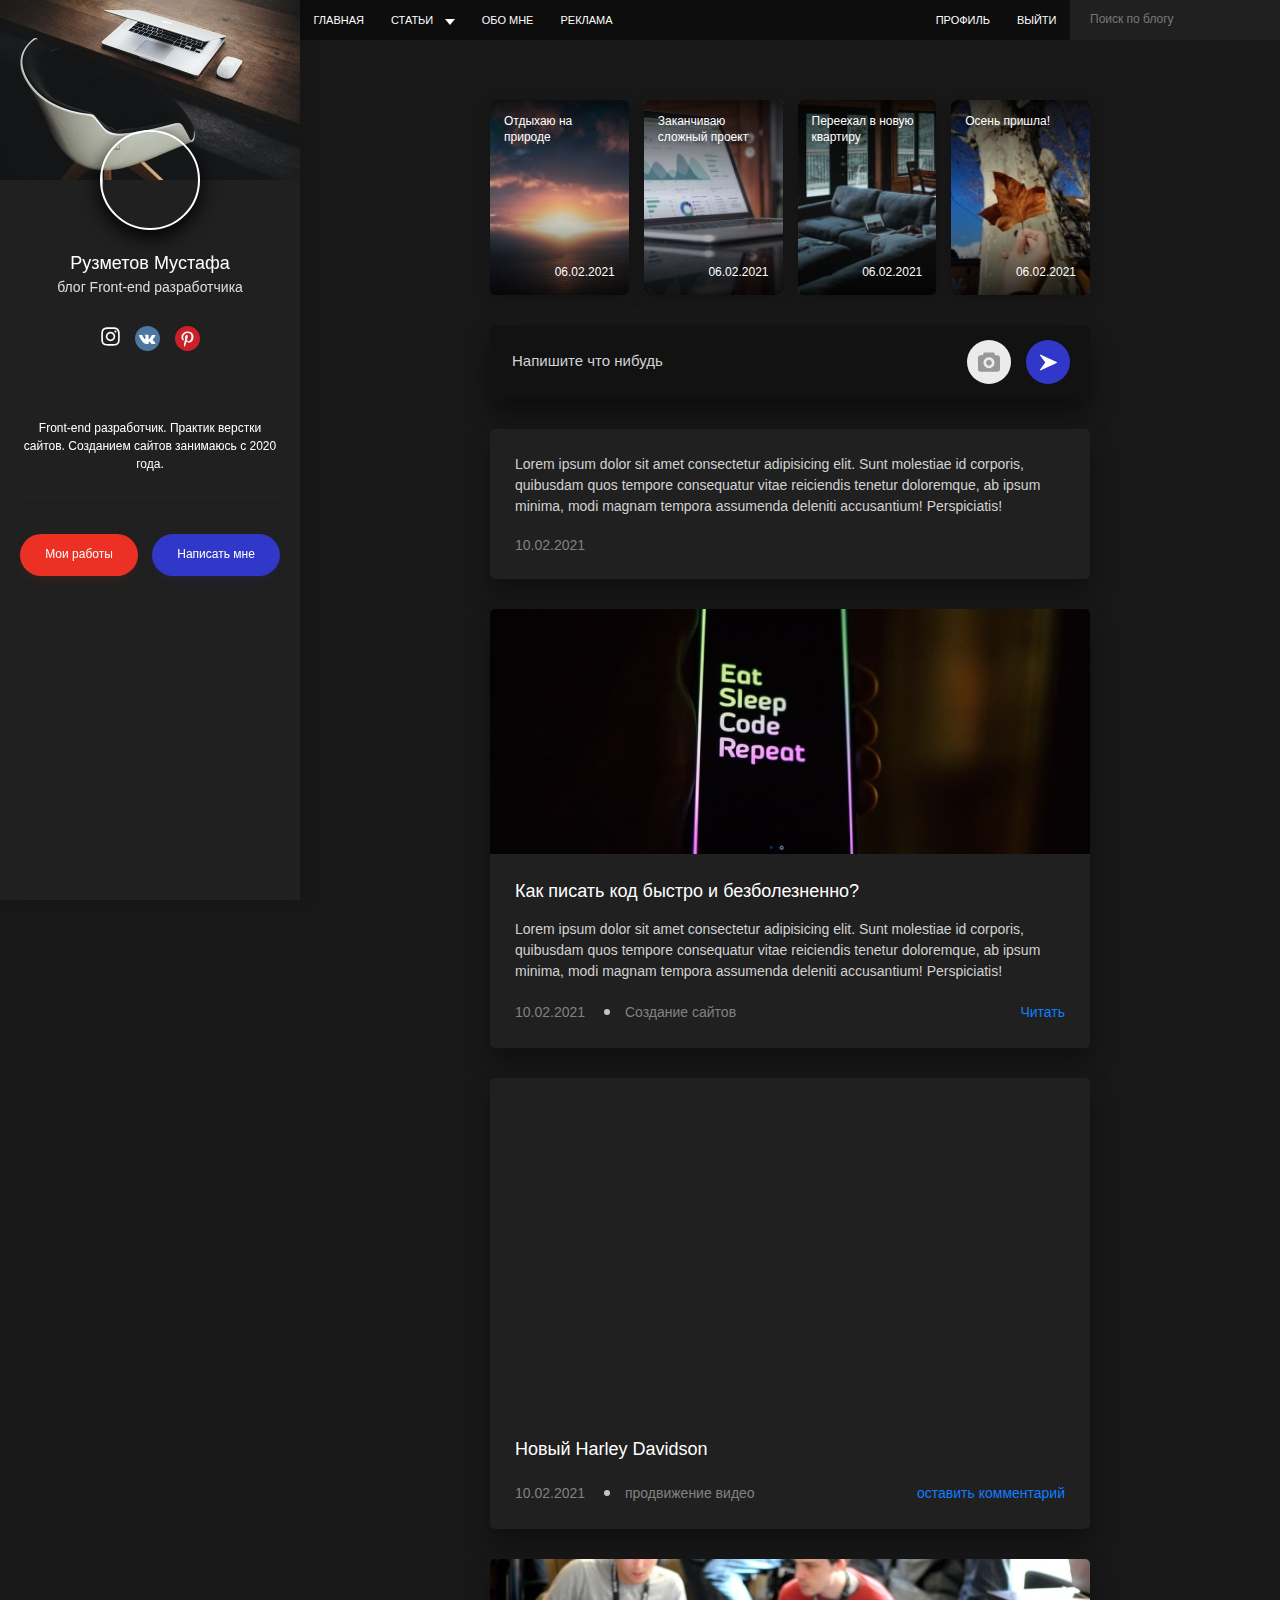
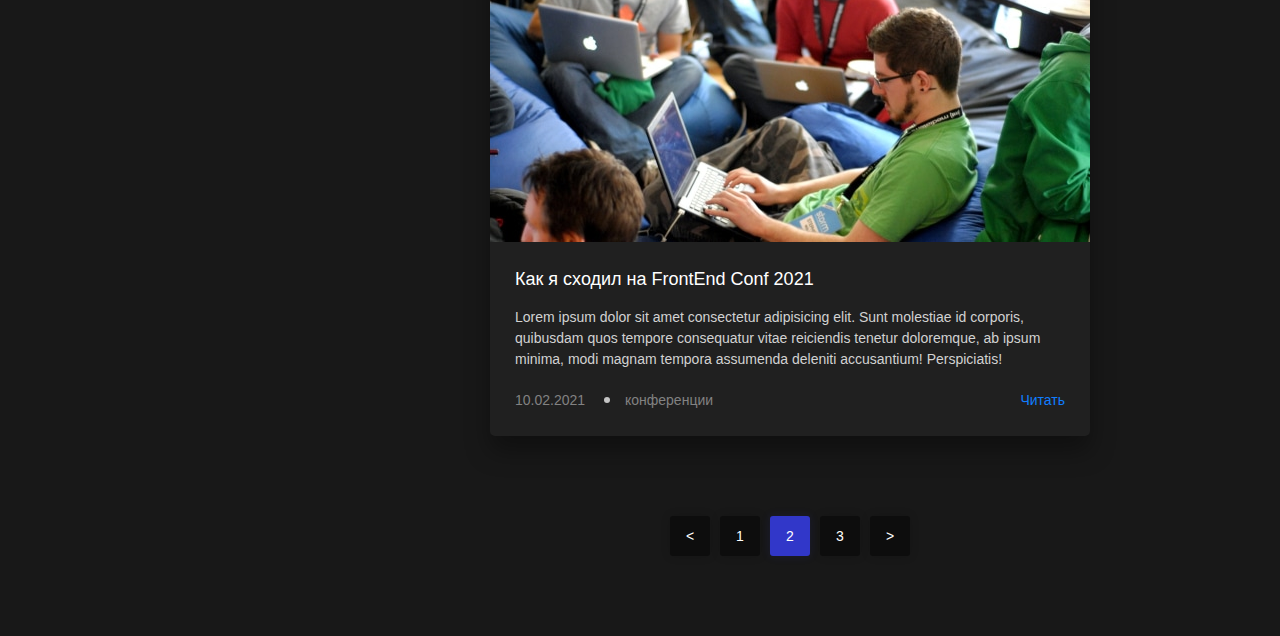
==== commit f67d72ce: "Update index.html" ====
--- a/index.html
+++ b/index.html
@@ -100,7 +100,7 @@
                     </li>
                     </ul>     
                     <div class="profile__text">
-                        <p>Front-end разработчик. Практик верстки сайтов. Созданием сайтов занимаюсь с 2020 года. Работал в нескольких ИТ компаниях и наработал более 10 000 часов в создании сайтов различной сложности.
+                        <p>Front-end разработчик. Практик верстки сайтов. Созданием сайтов занимаюсь с 2020 года.
         
                         </p>
                     </div>  
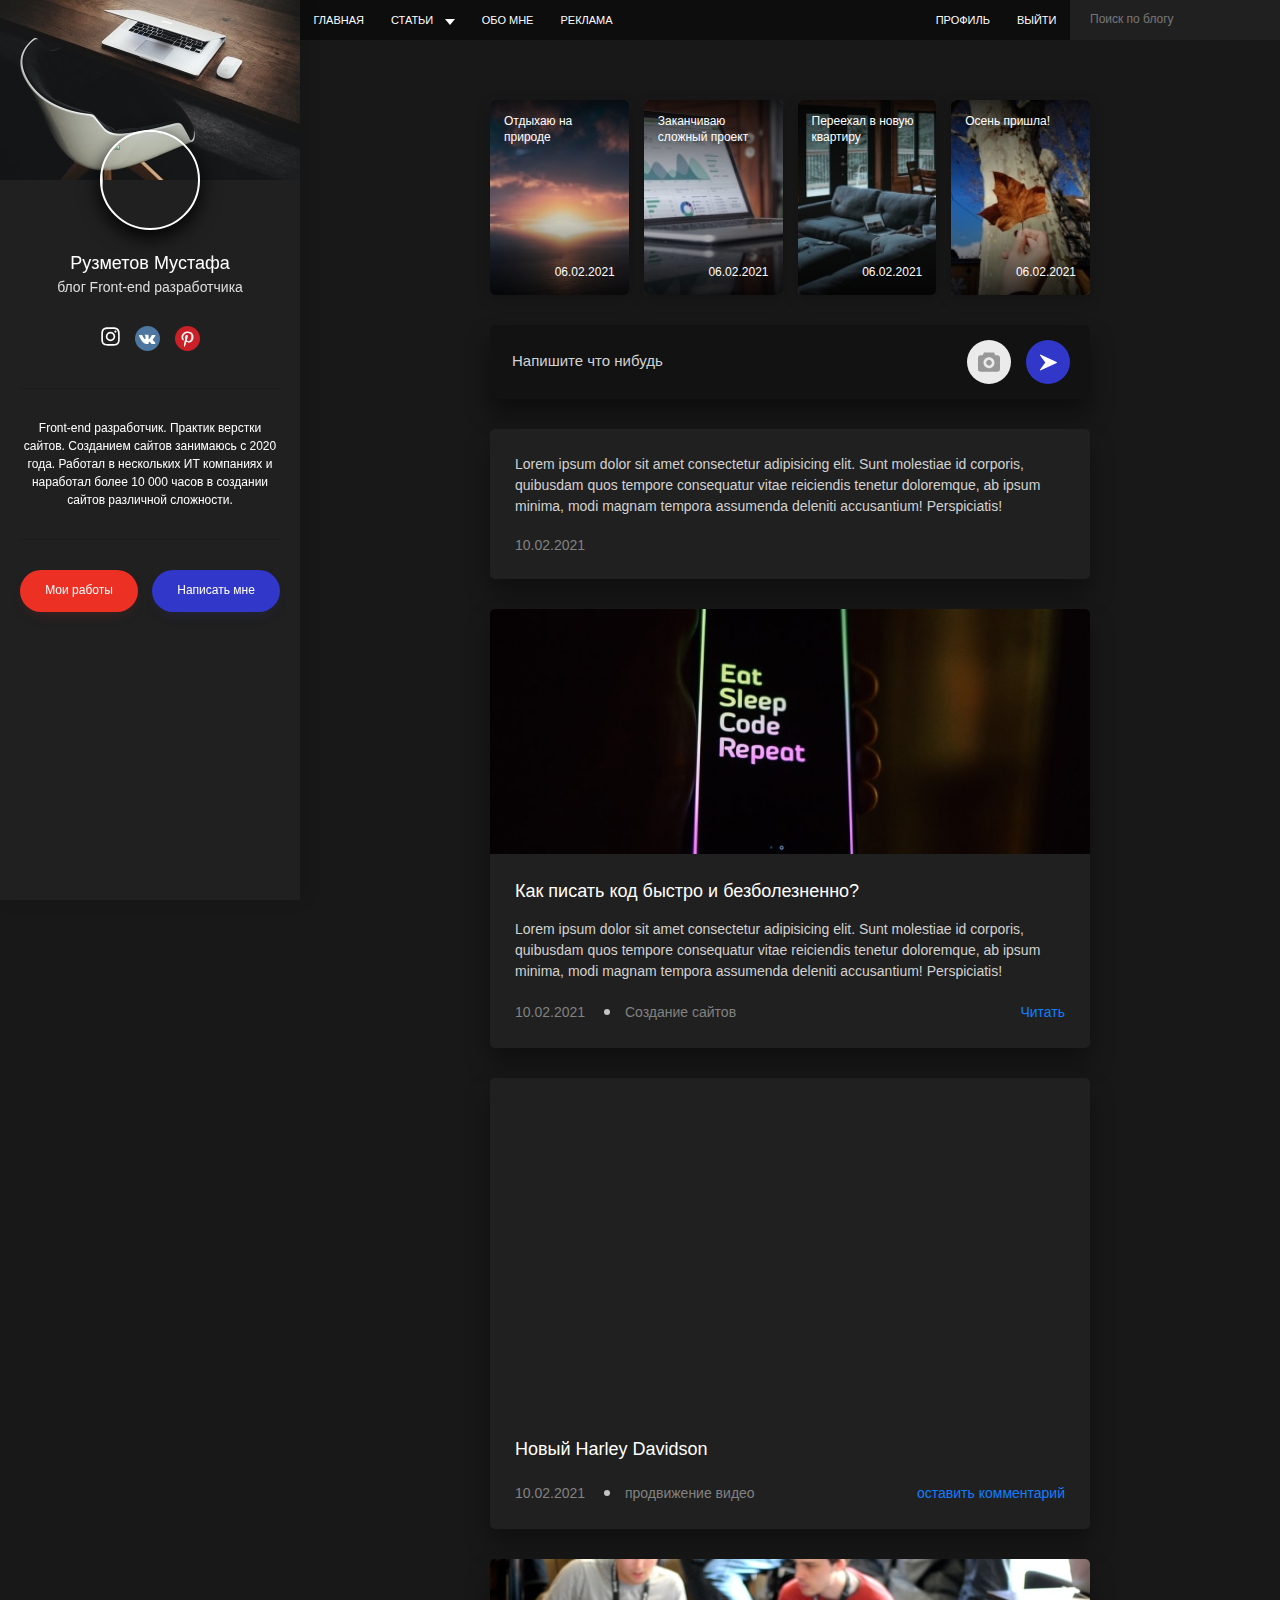
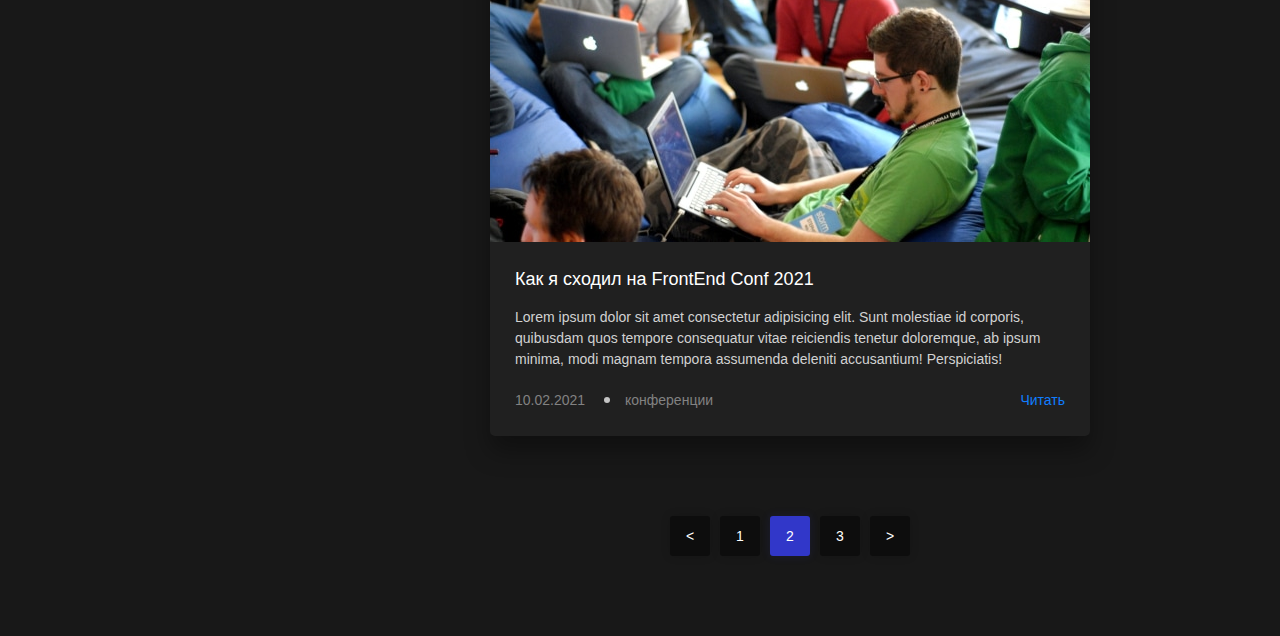
==== commit fd5ac539: "Revert "Update index.html"" ====
--- a/index.html
+++ b/index.html
@@ -100,7 +100,7 @@
                     </li>
                     </ul>     
                     <div class="profile__text">
-                        <p>Front-end разработчик. Практик верстки сайтов. Созданием сайтов занимаюсь с 2020 года.
+                        <p>Front-end разработчик. Практик верстки сайтов. Созданием сайтов занимаюсь с 2020 года. Работал в нескольких ИТ компаниях и наработал более 10 000 часов в создании сайтов различной сложности.
         
                         </p>
                     </div>  
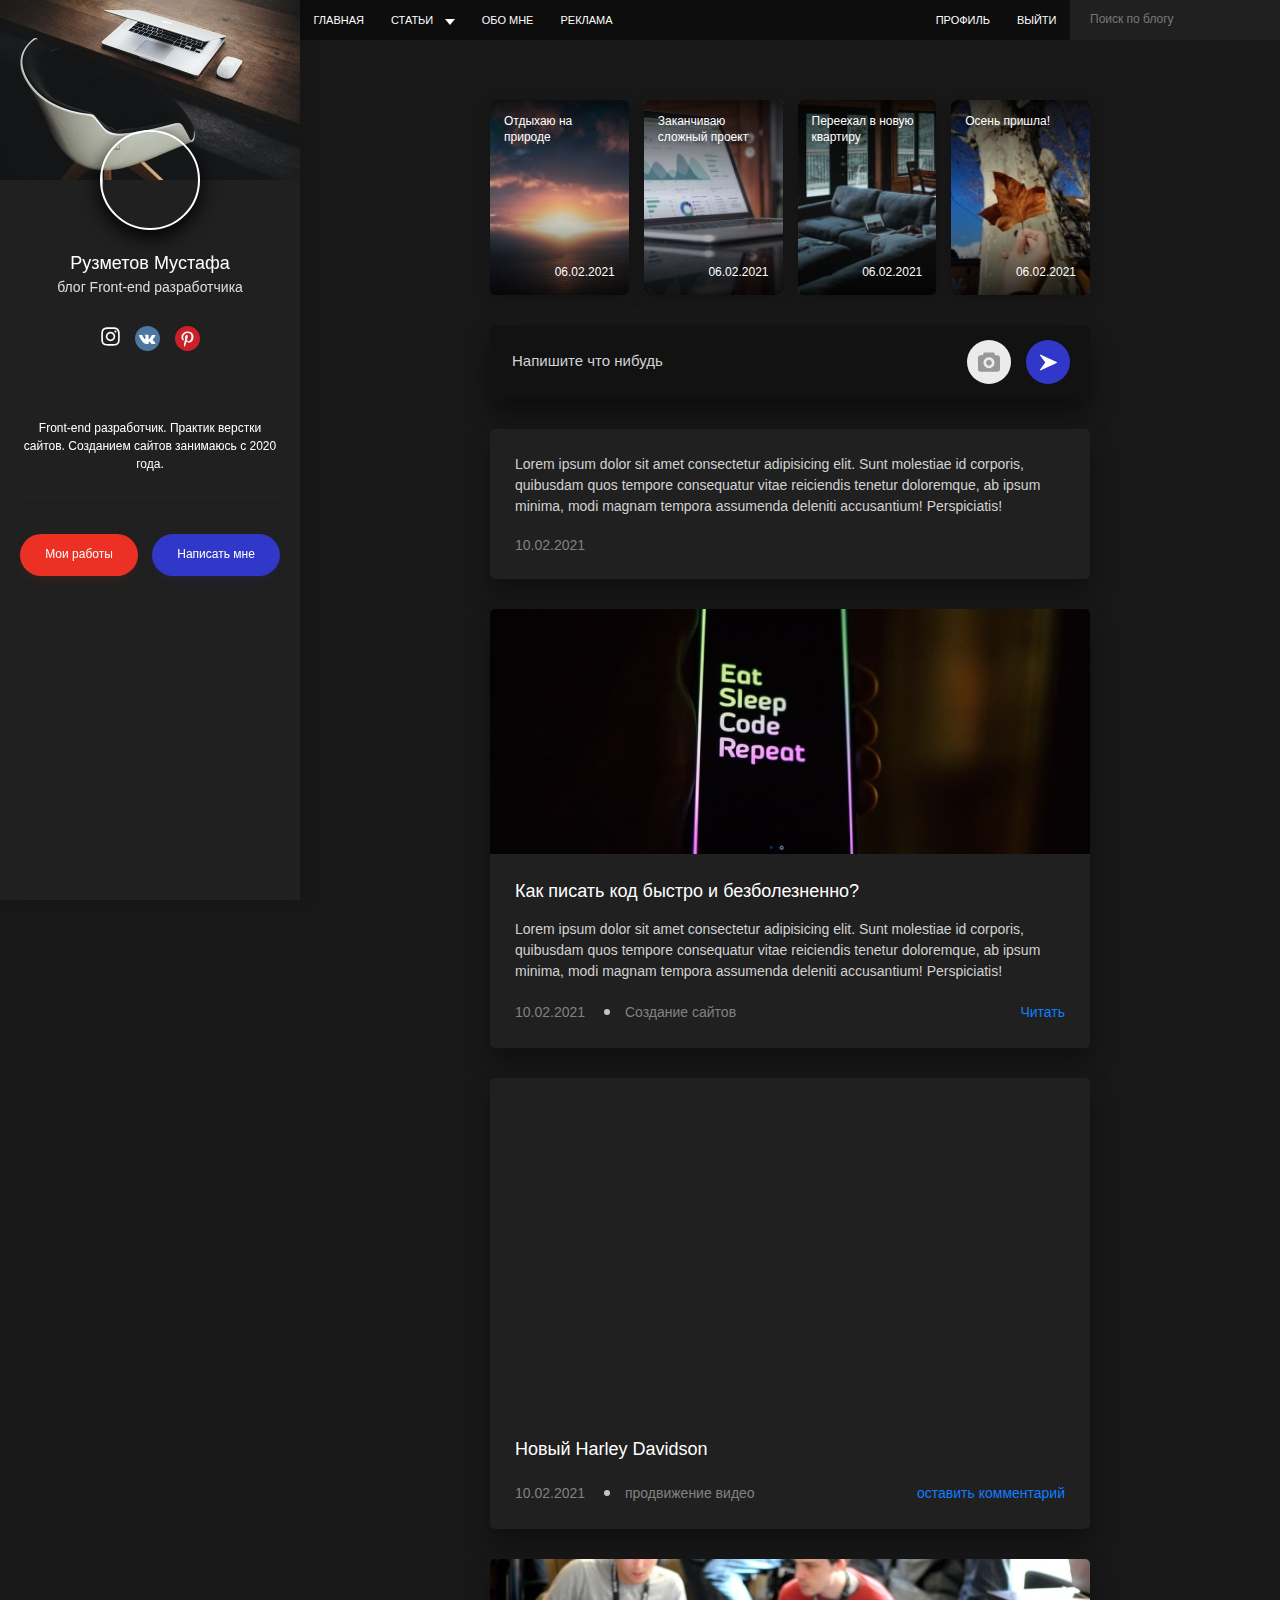
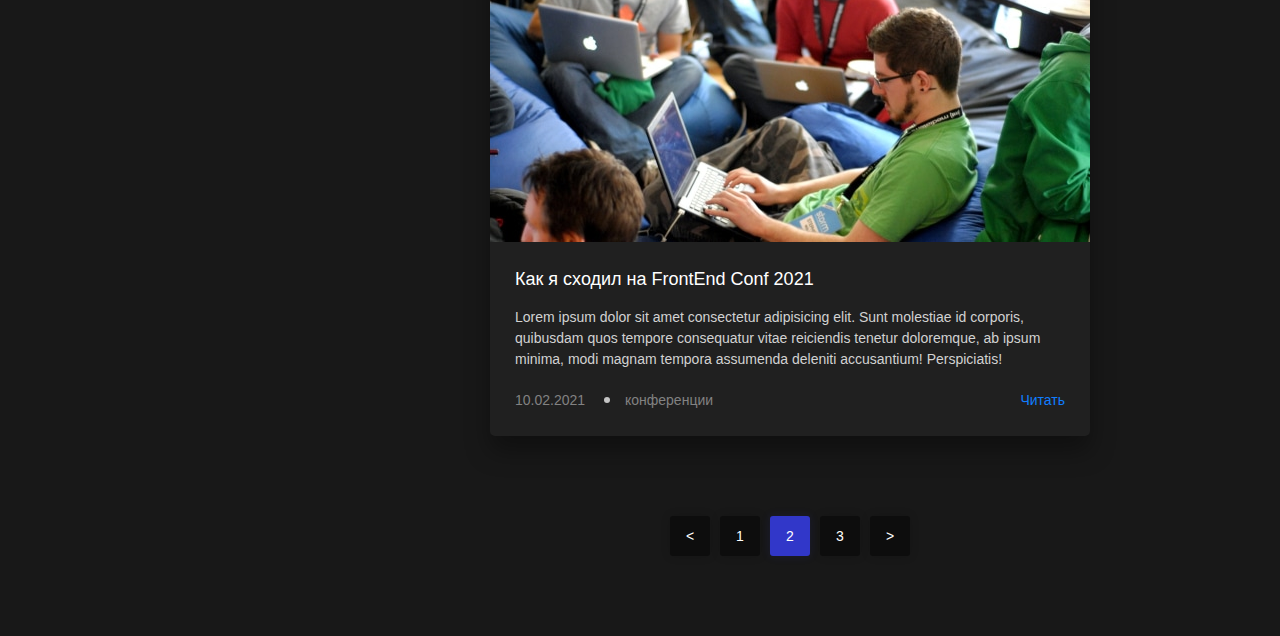
==== commit 89c4a8d2: "Update index.html" ====
--- a/index.html
+++ b/index.html
@@ -100,7 +100,7 @@
                     </li>
                     </ul>     
                     <div class="profile__text">
-                        <p>Front-end разработчик. Практик верстки сайтов. Созданием сайтов занимаюсь с 2020 года. Работал в нескольких ИТ компаниях и наработал более 10 000 часов в создании сайтов различной сложности.
+                        <p>Front-end разработчик. Практик верстки сайтов. Созданием сайтов занимаюсь с 2020 года. 
         
                         </p>
                     </div>  
@@ -342,7 +342,7 @@
                         </div>
                     </div>
                 </form>
-                <ul class="modal__footer"> <li> e-mail: <a href="mailto:mustafa_r@mail.ru">mustafa_r@mail.ru</a></li> <li> тел:<a href="tel:+998972112157">+99897-211-21-57</a></ul></li>
+                <ul class="modal__footer"> <li> e-mail: <a href="mailto:mustafa_r@mail.ru">mustafa_r@mail.ru</a></li> <li> тел:<a href="tel:+998971234567">+99897-123-45-67</a></ul></li>
             </div> <!-- /.modal__content-->
         </div> <!-- /.modal -->        <div class="modal">
             <div class="modal__content">
